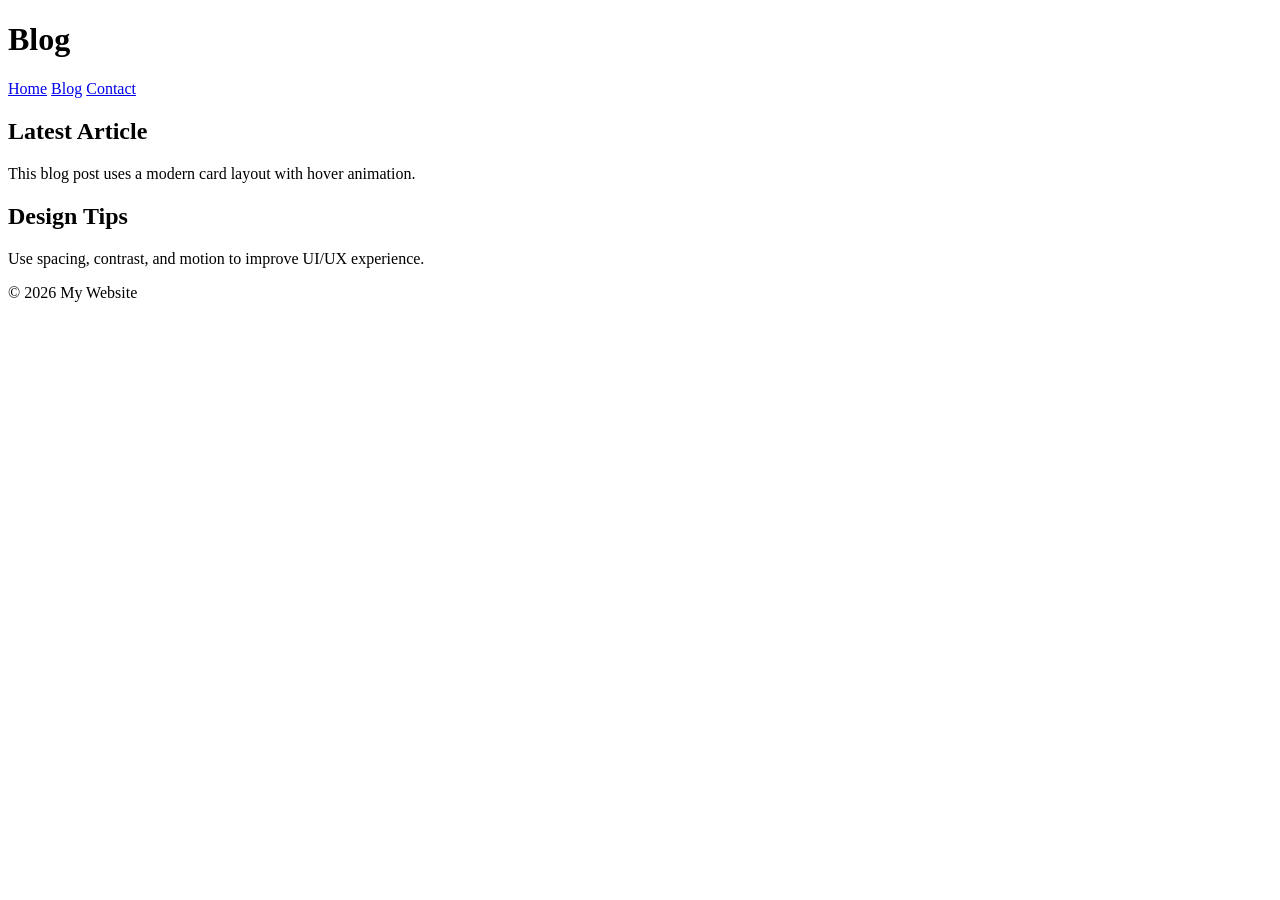
==== blog.html @ c387c099 "Create blog.html" ====
<!DOCTYPE html>
<html lang="en">
<head>
    <meta charset="UTF-8">
    <title>Blog</title>
    <link rel="stylesheet" href="style.css">
</head>
<body>

<header>
    <h1>Blog</h1>
    <nav>
        <a href="index.html">Home</a>
        <a href="blog.html">Blog</a>
        <a href="contact.html">Contact</a>
    </nav>
</header>

<div class="container">
    <div class="block">
        <h2>Latest Article</h2>
        <p>This blog post uses a modern card layout with hover animation.</p>
    </div>

    <div class="block">
        <h2>Design Tips</h2>
        <p>Use spacing, contrast, and motion to improve UI/UX experience.</p>
    </div>
</div>

<footer>
    <p>© 2026 My Website</p>
</footer>

</body>
</html>
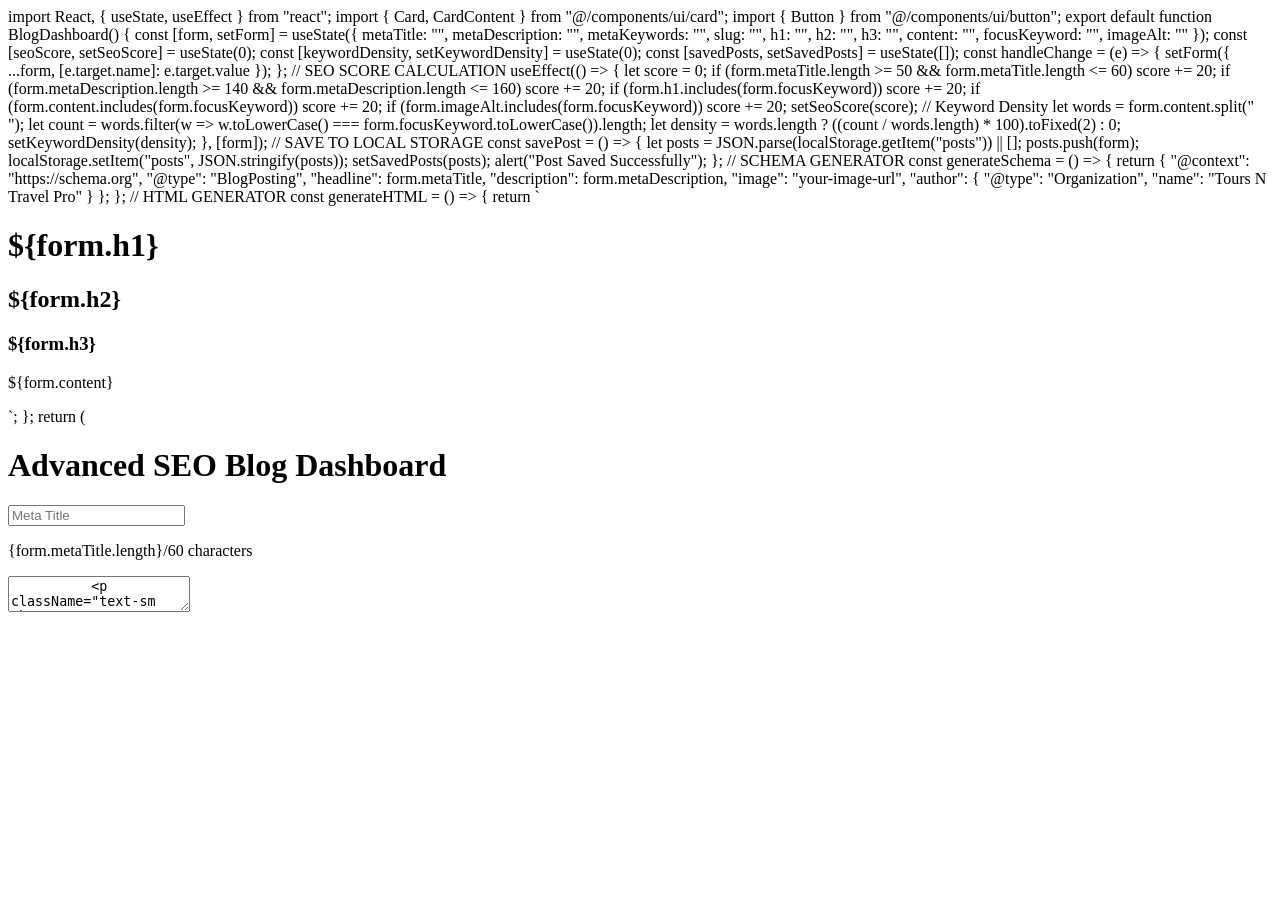
==== commit d50bdf7a: "Update blog.html" ====
--- a/blog.html
+++ b/blog.html
@@ -1,36 +1,140 @@
-<!DOCTYPE html>
-<html lang="en">
+import React, { useState, useEffect } from "react";
+import { Card, CardContent } from "@/components/ui/card";
+import { Button } from "@/components/ui/button";
+
+export default function BlogDashboard() {
+  const [form, setForm] = useState({
+    metaTitle: "",
+    metaDescription: "",
+    metaKeywords: "",
+    slug: "",
+    h1: "",
+    h2: "",
+    h3: "",
+    content: "",
+    focusKeyword: "",
+    imageAlt: ""
+  });
+
+  const [seoScore, setSeoScore] = useState(0);
+  const [keywordDensity, setKeywordDensity] = useState(0);
+  const [savedPosts, setSavedPosts] = useState([]);
+
+  const handleChange = (e) => {
+    setForm({ ...form, [e.target.name]: e.target.value });
+  };
+
+  // SEO SCORE CALCULATION
+  useEffect(() => {
+    let score = 0;
+
+    if (form.metaTitle.length >= 50 && form.metaTitle.length <= 60) score += 20;
+    if (form.metaDescription.length >= 140 && form.metaDescription.length <= 160) score += 20;
+    if (form.h1.includes(form.focusKeyword)) score += 20;
+    if (form.content.includes(form.focusKeyword)) score += 20;
+    if (form.imageAlt.includes(form.focusKeyword)) score += 20;
+
+    setSeoScore(score);
+
+    // Keyword Density
+    let words = form.content.split(" ");
+    let count = words.filter(w => w.toLowerCase() === form.focusKeyword.toLowerCase()).length;
+    let density = words.length ? ((count / words.length) * 100).toFixed(2) : 0;
+    setKeywordDensity(density);
+
+  }, [form]);
+
+  // SAVE TO LOCAL STORAGE
+  const savePost = () => {
+    let posts = JSON.parse(localStorage.getItem("posts")) || [];
+    posts.push(form);
+    localStorage.setItem("posts", JSON.stringify(posts));
+    setSavedPosts(posts);
+    alert("Post Saved Successfully");
+  };
+
+  // SCHEMA GENERATOR
+  const generateSchema = () => {
+    return {
+      "@context": "https://schema.org",
+      "@type": "BlogPosting",
+      "headline": form.metaTitle,
+      "description": form.metaDescription,
+      "image": "your-image-url",
+      "author": {
+        "@type": "Organization",
+        "name": "Tours N Travel Pro"
+      }
+    };
+  };
+
+  // HTML GENERATOR
+  const generateHTML = () => {
+    return `<!DOCTYPE html>
+<html>
 <head>
-    <meta charset="UTF-8">
-    <title>Blog</title>
-    <link rel="stylesheet" href="style.css">
+<title>${form.metaTitle}</title>
+<meta name="description" content="${form.metaDescription}">
+<meta name="keywords" content="${form.metaKeywords}">
+<script type="application/ld+json">${JSON.stringify(generateSchema())}</script>
 </head>
 <body>
+<h1>${form.h1}</h1>
+<h2>${form.h2}</h2>
+<h3>${form.h3}</h3>
+<p>${form.content}</p>
+</body>
+</html>`;
+  };
 
-<header>
-    <h1>Blog</h1>
-    <nav>
-        <a href="index.html">Home</a>
-        <a href="blog.html">Blog</a>
-        <a href="contact.html">Contact</a>
-    </nav>
-</header>
+  return (
+    <div className="p-6 grid md:grid-cols-2 gap-6">
+      <Card className="rounded-2xl shadow-lg">
+        <CardContent className="p-4">
+          <h1 className="text-xl font-bold mb-4">Advanced SEO Blog Dashboard</h1>
 
-<div class="container">
-    <div class="block">
-        <h2>Latest Article</h2>
-        <p>This blog post uses a modern card layout with hover animation.</p>
+          <input name="metaTitle" placeholder="Meta Title" onChange={handleChange} className="w-full p-2 mb-1 border rounded" />
+          <p className="text-sm mb-2">{form.metaTitle.length}/60 characters</p>
+
+          <textarea name="metaDescription" placeholder="Meta Description" onChange={handleChange} className="w-full p-2 mb-1 border rounded" />
+          <p className="text-sm mb-2">{form.metaDescription.length}/160 characters</p>
+
+          <input name="metaKeywords" placeholder="Meta Keywords" onChange={handleChange} className="w-full p-2 mb-3 border rounded" />
+          <input name="focusKeyword" placeholder="Focus Keyword" onChange={handleChange} className="w-full p-2 mb-3 border rounded" />
+
+          <input name="slug" placeholder="URL Slug" onChange={handleChange} className="w-full p-2 mb-3 border rounded" />
+
+          <input name="h1" placeholder="H1 Heading" onChange={handleChange} className="w-full p-2 mb-3 border rounded" />
+          <input name="h2" placeholder="H2 Heading" onChange={handleChange} className="w-full p-2 mb-3 border rounded" />
+          <input name="h3" placeholder="H3 Heading" onChange={handleChange} className="w-full p-2 mb-3 border rounded" />
+
+          <textarea name="content" placeholder="Blog Content" rows={6} onChange={handleChange} className="w-full p-2 mb-3 border rounded" />
+
+          <input name="imageAlt" placeholder="Image ALT (SEO)" onChange={handleChange} className="w-full p-2 mb-3 border rounded" />
+
+          <div className="mb-3">
+            <p>SEO Score: <strong>{seoScore}/100</strong></p>
+            <p>Keyword Density: <strong>{keywordDensity}%</strong></p>
+          </div>
+
+          <Button className="w-full mb-2" onClick={savePost}>Save Post</Button>
+          <Button className="w-full">Publish (Backend Needed)</Button>
+        </CardContent>
+      </Card>
+
+      <Card className="rounded-2xl shadow-lg">
+        <CardContent className="p-4">
+          <h2 className="text-lg font-semibold mb-2">Live HTML Output</h2>
+          <pre className="text-sm whitespace-pre-wrap bg-gray-100 p-3 rounded">
+            {generateHTML()}
+          </pre>
+
+          <h2 className="text-lg font-semibold mt-4">Schema Markup</h2>
+          <pre className="text-sm whitespace-pre-wrap bg-gray-100 p-3 rounded">
+            {JSON.stringify(generateSchema(), null, 2)}
+          </pre>
+        </CardContent>
+      </Card>
     </div>
-
-    <div class="block">
-        <h2>Design Tips</h2>
-        <p>Use spacing, contrast, and motion to improve UI/UX experience.</p>
-    </div>
-</div>
-
-<footer>
-    <p>© 2026 My Website</p>
-</footer>
-
-</body>
-</html>
+  );
+}
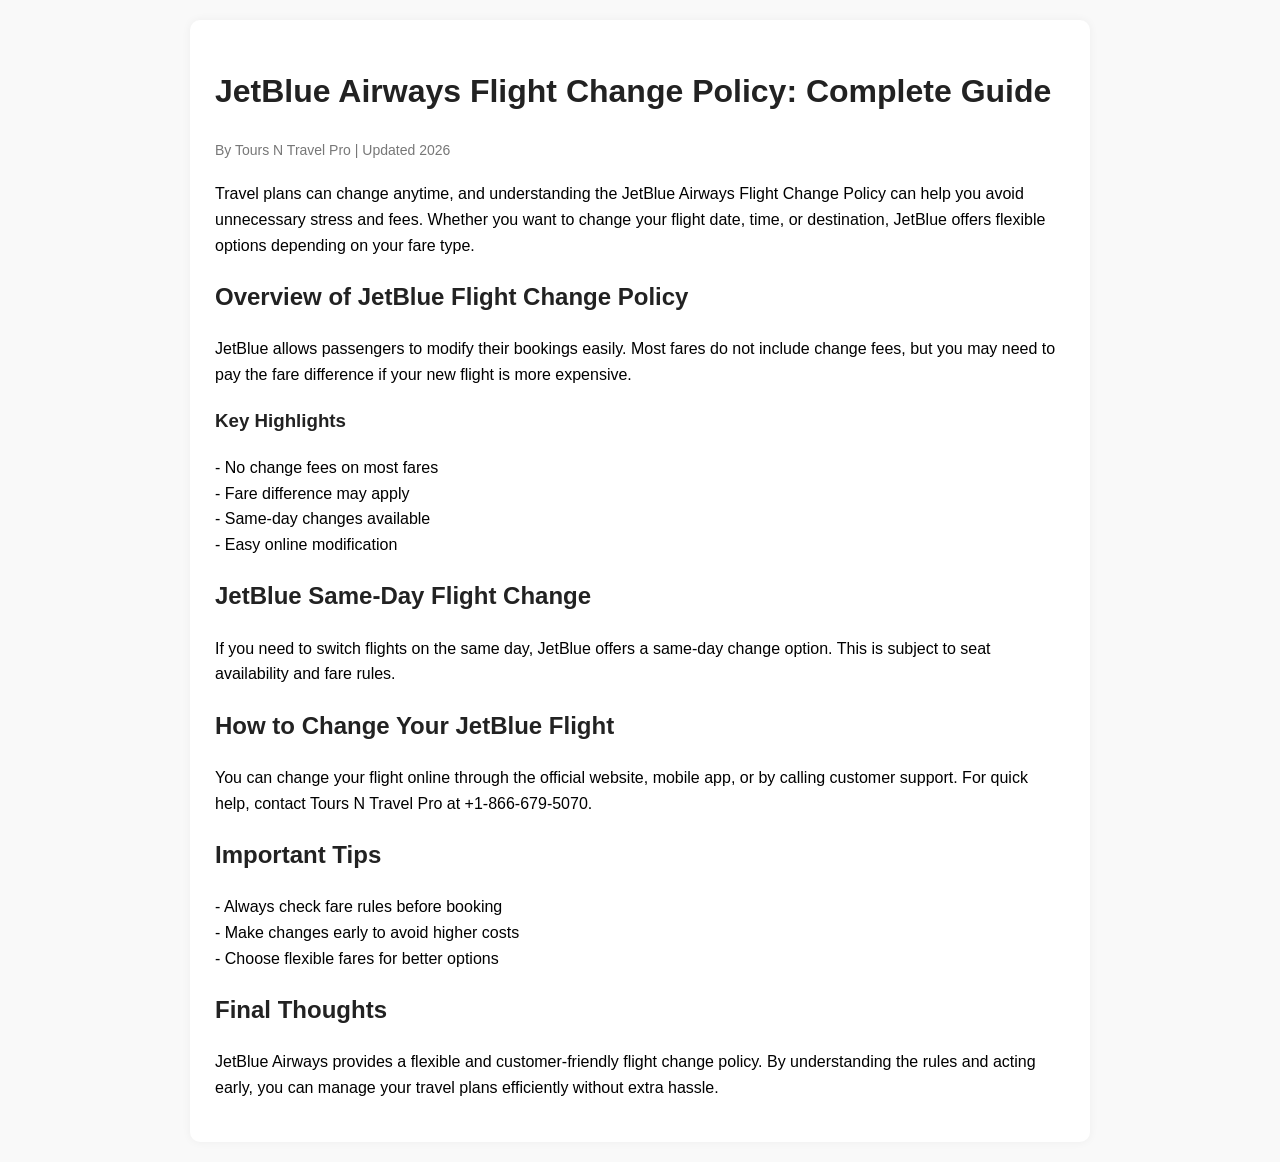
==== commit b2bc4eac: "Convert BlogDashboard to static HTML structure Removed React component and replaced with static HTML" ====
--- a/blog.html
+++ b/blog.html
@@ -1,140 +1,106 @@
-import React, { useState, useEffect } from "react";
-import { Card, CardContent } from "@/components/ui/card";
-import { Button } from "@/components/ui/button";
+<!DOCTYPE html>
+<html lang="en">
+<head>
+  <meta charset="UTF-8">
+  <meta name="viewport" content="width=device-width, initial-scale=1.0">
 
-export default function BlogDashboard() {
-  const [form, setForm] = useState({
-    metaTitle: "",
-    metaDescription: "",
-    metaKeywords: "",
-    slug: "",
-    h1: "",
-    h2: "",
-    h3: "",
-    content: "",
-    focusKeyword: "",
-    imageAlt: ""
-  });
+  <!-- SEO Meta -->
+  <title>JetBlue Airways Flight Change Policy 2026 Guide</title>
+  <meta name="description" content="Learn JetBlue Airways flight change policy, fees, same-day changes, and rules. Call +1-866-679-5070 for quick support.">
+  <meta name="keywords" content="JetBlue flight change policy, JetBlue change fees, same day flight change JetBlue">
 
-  const [seoScore, setSeoScore] = useState(0);
-  const [keywordDensity, setKeywordDensity] = useState(0);
-  const [savedPosts, setSavedPosts] = useState([]);
+  <style>
+    body {
+      font-family: Arial, sans-serif;
+      max-width: 900px;
+      margin: auto;
+      padding: 20px;
+      line-height: 1.6;
+      background: #f9f9f9;
+    }
+    h1, h2, h3 {
+      color: #222;
+    }
+    .container {
+      background: #fff;
+      padding: 25px;
+      border-radius: 10px;
+      box-shadow: 0 0 10px rgba(0,0,0,0.05);
+    }
+    .meta {
+      color: #777;
+      font-size: 14px;
+      margin-bottom: 20px;
+    }
+  </style>
+</head>
 
-  const handleChange = (e) => {
-    setForm({ ...form, [e.target.name]: e.target.value });
-  };
+<body>
 
-  // SEO SCORE CALCULATION
-  useEffect(() => {
-    let score = 0;
+<div class="container">
 
-    if (form.metaTitle.length >= 50 && form.metaTitle.length <= 60) score += 20;
-    if (form.metaDescription.length >= 140 && form.metaDescription.length <= 160) score += 20;
-    if (form.h1.includes(form.focusKeyword)) score += 20;
-    if (form.content.includes(form.focusKeyword)) score += 20;
-    if (form.imageAlt.includes(form.focusKeyword)) score += 20;
+  <!-- Blog Title -->
+  <h1>JetBlue Airways Flight Change Policy: Complete Guide</h1>
 
-    setSeoScore(score);
+  <!-- Meta Info -->
+  <div class="meta">
+    <p>By Tours N Travel Pro | Updated 2026</p>
+  </div>
 
-    // Keyword Density
-    let words = form.content.split(" ");
-    let count = words.filter(w => w.toLowerCase() === form.focusKeyword.toLowerCase()).length;
-    let density = words.length ? ((count / words.length) * 100).toFixed(2) : 0;
-    setKeywordDensity(density);
+  <!-- Intro -->
+  <p>
+    Travel plans can change anytime, and understanding the JetBlue Airways Flight Change Policy
+    can help you avoid unnecessary stress and fees. Whether you want to change your flight date,
+    time, or destination, JetBlue offers flexible options depending on your fare type.
+  </p>
 
-  }, [form]);
+  <!-- Section -->
+  <h2>Overview of JetBlue Flight Change Policy</h2>
+  <p>
+    JetBlue allows passengers to modify their bookings easily. Most fares do not include change
+    fees, but you may need to pay the fare difference if your new flight is more expensive.
+  </p>
 
-  // SAVE TO LOCAL STORAGE
-  const savePost = () => {
-    let posts = JSON.parse(localStorage.getItem("posts")) || [];
-    posts.push(form);
-    localStorage.setItem("posts", JSON.stringify(posts));
-    setSavedPosts(posts);
-    alert("Post Saved Successfully");
-  };
+  <!-- Sub Section -->
+  <h3>Key Highlights</h3>
+  <p>
+    - No change fees on most fares<br>
+    - Fare difference may apply<br>
+    - Same-day changes available<br>
+    - Easy online modification
+  </p>
 
-  // SCHEMA GENERATOR
-  const generateSchema = () => {
-    return {
-      "@context": "https://schema.org",
-      "@type": "BlogPosting",
-      "headline": form.metaTitle,
-      "description": form.metaDescription,
-      "image": "your-image-url",
-      "author": {
-        "@type": "Organization",
-        "name": "Tours N Travel Pro"
-      }
-    };
-  };
+  <!-- Section -->
+  <h2>JetBlue Same-Day Flight Change</h2>
+  <p>
+    If you need to switch flights on the same day, JetBlue offers a same-day change option.
+    This is subject to seat availability and fare rules.
+  </p>
 
-  // HTML GENERATOR
-  const generateHTML = () => {
-    return `<!DOCTYPE html>
-<html>
-<head>
-<title>${form.metaTitle}</title>
-<meta name="description" content="${form.metaDescription}">
-<meta name="keywords" content="${form.metaKeywords}">
-<script type="application/ld+json">${JSON.stringify(generateSchema())}</script>
-</head>
-<body>
-<h1>${form.h1}</h1>
-<h2>${form.h2}</h2>
-<h3>${form.h3}</h3>
-<p>${form.content}</p>
+  <!-- Section -->
+  <h2>How to Change Your JetBlue Flight</h2>
+  <p>
+    You can change your flight online through the official website, mobile app, or by calling
+    customer support. For quick help, contact Tours N Travel Pro at +1-866-679-5070.
+  </p>
+
+  <!-- Section -->
+  <h2>Important Tips</h2>
+  <p>
+    - Always check fare rules before booking<br>
+    - Make changes early to avoid higher costs<br>
+    - Choose flexible fares for better options
+  </p>
+
+  <!-- Conclusion -->
+  <h2>Final Thoughts</h2>
+  <p>
+    JetBlue Airways provides a flexible and customer-friendly flight change policy.
+    By understanding the rules and acting early, you can manage your travel plans
+    efficiently without extra hassle.
+  </p>
+
+</div>
+
 </body>
-</html>`;
-  };
-
-  return (
-    <div className="p-6 grid md:grid-cols-2 gap-6">
-      <Card className="rounded-2xl shadow-lg">
-        <CardContent className="p-4">
-          <h1 className="text-xl font-bold mb-4">Advanced SEO Blog Dashboard</h1>
-
-          <input name="metaTitle" placeholder="Meta Title" onChange={handleChange} className="w-full p-2 mb-1 border rounded" />
-          <p className="text-sm mb-2">{form.metaTitle.length}/60 characters</p>
-
-          <textarea name="metaDescription" placeholder="Meta Description" onChange={handleChange} className="w-full p-2 mb-1 border rounded" />
-          <p className="text-sm mb-2">{form.metaDescription.length}/160 characters</p>
-
-          <input name="metaKeywords" placeholder="Meta Keywords" onChange={handleChange} className="w-full p-2 mb-3 border rounded" />
-          <input name="focusKeyword" placeholder="Focus Keyword" onChange={handleChange} className="w-full p-2 mb-3 border rounded" />
-
-          <input name="slug" placeholder="URL Slug" onChange={handleChange} className="w-full p-2 mb-3 border rounded" />
-
-          <input name="h1" placeholder="H1 Heading" onChange={handleChange} className="w-full p-2 mb-3 border rounded" />
-          <input name="h2" placeholder="H2 Heading" onChange={handleChange} className="w-full p-2 mb-3 border rounded" />
-          <input name="h3" placeholder="H3 Heading" onChange={handleChange} className="w-full p-2 mb-3 border rounded" />
-
-          <textarea name="content" placeholder="Blog Content" rows={6} onChange={handleChange} className="w-full p-2 mb-3 border rounded" />
-
-          <input name="imageAlt" placeholder="Image ALT (SEO)" onChange={handleChange} className="w-full p-2 mb-3 border rounded" />
-
-          <div className="mb-3">
-            <p>SEO Score: <strong>{seoScore}/100</strong></p>
-            <p>Keyword Density: <strong>{keywordDensity}%</strong></p>
-          </div>
-
-          <Button className="w-full mb-2" onClick={savePost}>Save Post</Button>
-          <Button className="w-full">Publish (Backend Needed)</Button>
-        </CardContent>
-      </Card>
-
-      <Card className="rounded-2xl shadow-lg">
-        <CardContent className="p-4">
-          <h2 className="text-lg font-semibold mb-2">Live HTML Output</h2>
-          <pre className="text-sm whitespace-pre-wrap bg-gray-100 p-3 rounded">
-            {generateHTML()}
-          </pre>
-
-          <h2 className="text-lg font-semibold mt-4">Schema Markup</h2>
-          <pre className="text-sm whitespace-pre-wrap bg-gray-100 p-3 rounded">
-            {JSON.stringify(generateSchema(), null, 2)}
-          </pre>
-        </CardContent>
-      </Card>
-    </div>
-  );
-}
+</html>
